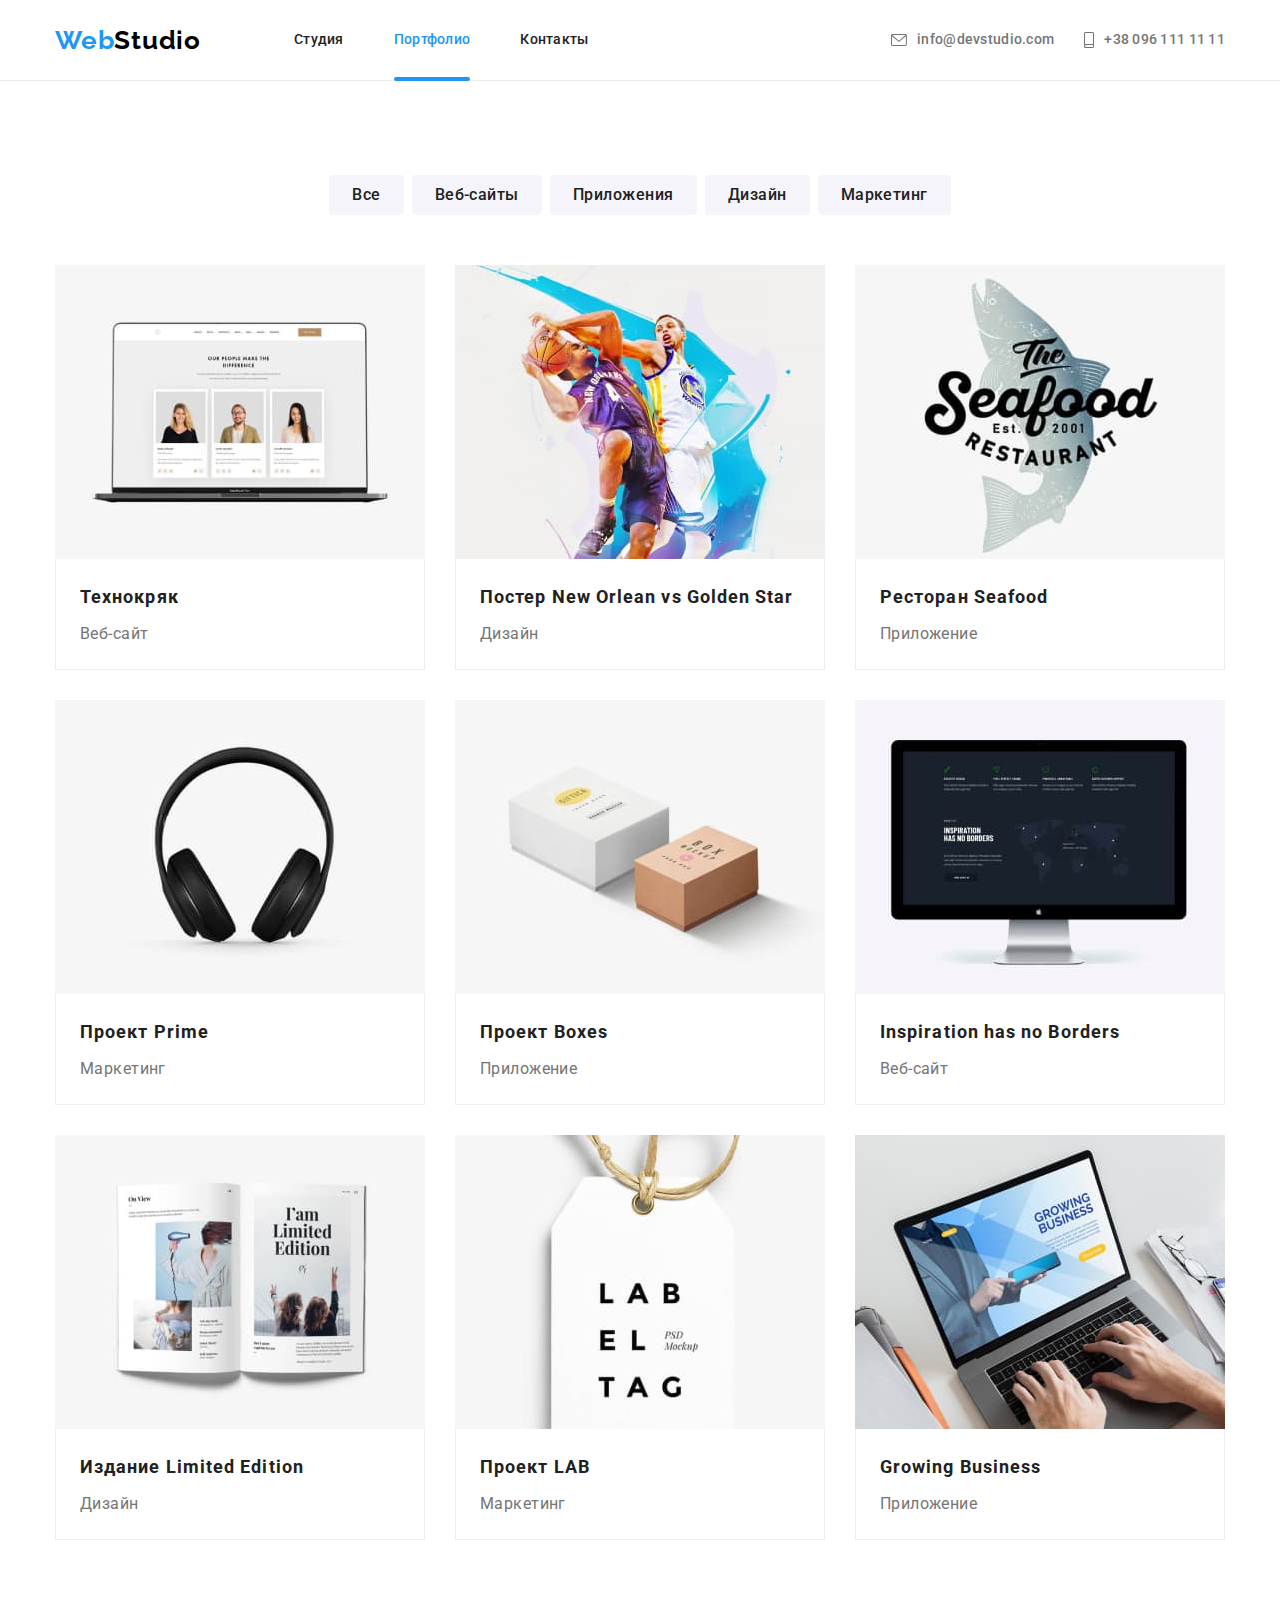
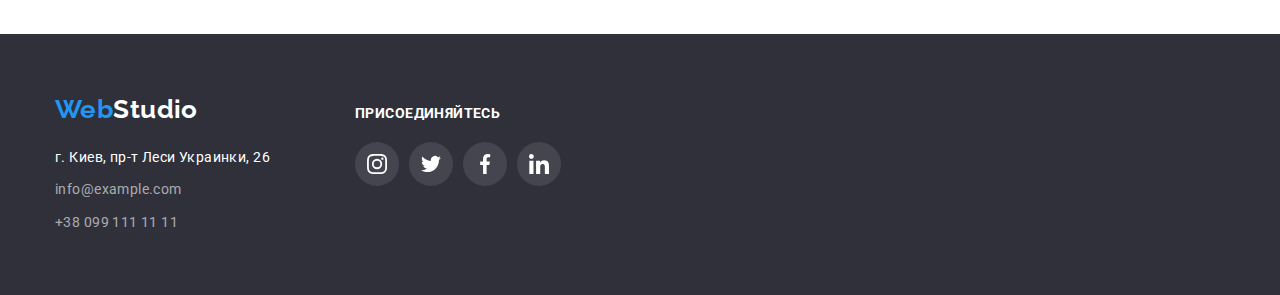
==== portfolio.html @ 5b1ec26f "Склонировал ДЗ5" ====
<!DOCTYPE html>
<html lang="en">
  <head>
    <meta charset="UTF-8" />
    <meta name="viewport" content="width=device-width, initial-scale=1.0" />
    <title>Портфолио</title>
    <link
      href="https://fonts.googleapis.com/css2?family=Raleway:wght@700&family=Roboto:wght@400;500;700;900&display=swap"
      rel="stylesheet"
    />
    <link
      rel="stylesheet"
      href="https://cdnjs.cloudflare.com/ajax/libs/modern-normalize/0.7.0/modern-normalize.min.css"
    />
    <link rel="stylesheet" href="./css/styles.css" />
  </head>
  <body>
    <!--Хэдер-->
    <header class="header portfolio-header">
      <div class="container header-flex">
        <nav class="header-flex">
          <a class="link header-logo" href="./index.html">
            <span class="current">Web</span>Studio
          </a>
          <ul class="list nav-main">
            <li class="item">
              <a class="link" href="./index.html">Студия</a>
            </li>
            <li class="item">
              <a class="link current" href="./portfolio.html">Портфолио</a>
            </li>
            <li class="item"><a class="link" href="#">Контакты</a></li>
          </ul>
        </nav>
        <ul class="list header-contacts">
          <li class="item">
            <a class="link icon-mail" href="mailto:info@devstudio.com">
              <svg class="icon" width="16" height="12">
                <use href="./images/svg/sprite.svg#icon-envelope"></use>
              </svg>
              info@devstudio.com</a
            >
          </li>
          <li class="item">
            <a class="link icon-tel" href="tel:+380961111111">
              <svg class="icon" width="10" height="16">
                <use href="./images/svg/sprite.svg#icon-smartphone"></use>
              </svg>
              +38 096 111 11 11</a
            >
          </li>
        </ul>
      </div>
    </header>
    <main>
      <h1 class="visually-hidden">Портфолио</h1>
      <section class="section">
        <div class="container">
          <!-- Список кнопок -->
          <ul class="list portfolio-nav">
            <li class="item">
              <button type="button" class="button secondary">Все</button>
            </li>
            <li class="item">
              <button type="button" class="button secondary">Веб-сайты</button>
            </li>
            <li class="item">
              <button type="button" class="button secondary">Приложения</button>
            </li>
            <li class="item">
              <button type="button" class="button secondary">Дизайн</button>
            </li>
            <li class="item">
              <button type="button" class="button secondary">Маркетинг</button>
            </li>
          </ul>
          <!-- Основной список работ в портфолио -->
          <ul class="list portfolio-list">
            <li class="item">
              <a class="link" href="#">
                <div class="thumb">
                  <img
                    src="./images/portfolio/technocrack.jpg"
                    alt="Веб-сайт Технокряк"
                    width="370"
                  />
                  <div class="portfolio-overlay">
                    <p class="overlay-text">
                      Технокряк это современная площадка распространения
                      коронавируса. Компании используют эту платформу для
                      цифрового шпионажа и атак на защищённые сервера
                      конкурентов.
                    </p>
                  </div>
                </div>
                <div class="card-content">
                  <h2 class="title">Технокряк</h2>
                  <p class="text">Веб-сайт</p>
                </div>
              </a>
            </li>
            <li class="item">
              <a class="link" href="#">
                <div class="thumb">
                  <img
                    src="./images/portfolio/neworlean.jpg"
                    alt="Дизайн постера New Orlean vs Golden Star"
                    width="370"
                  />
                  <div class="portfolio-overlay">
                    <p class="overlay-text">
                      Технокряк это современная площадка распространения
                      коронавируса. Компании используют эту платформу для
                      цифрового шпионажа и атак на защищённые сервера
                      конкурентов.
                    </p>
                  </div>
                </div>
                <div class="card-content">
                  <h2 class="title">Постер New Orlean vs Golden Star</h2>
                  <p class="text">Дизайн</p>
                </div>
              </a>
            </li>
            <li class="item">
              <a class="link" href="#">
                <div class="thumb">
                  <img
                    src="./images/portfolio/seafood.jpg"
                    alt="Приложение ресторана Seafood"
                    width="370"
                  />
                  <div class="portfolio-overlay">
                    <p class="overlay-text">
                      Технокряк это современная площадка распространения
                      коронавируса. Компании используют эту платформу для
                      цифрового шпионажа и атак на защищённые сервера
                      конкурентов.
                    </p>
                  </div>
                </div>
                <div class="card-content">
                  <h2 class="title">Ресторан Seafood</h2>
                  <p class="text">Приложение</p>
                </div>
              </a>
            </li>
            <li class="item">
              <a class="link" href="#">
                <div class="thumb">
                  <img
                    src="./images/portfolio/prime.jpg"
                    alt="Проект Prime"
                    width="370"
                  />
                  <div class="portfolio-overlay">
                    <p class="overlay-text">
                      Технокряк это современная площадка распространения
                      коронавируса. Компании используют эту платформу для
                      цифрового шпионажа и атак на защищённые сервера
                      конкурентов.
                    </p>
                  </div>
                </div>
                <div class="card-content">
                  <h2 class="title">Проект Prime</h2>
                  <p class="text">Маркетинг</p>
                </div>
              </a>
            </li>
            <li class="item">
              <a class="link" href="#">
                <div class="thumb">
                  <img
                    src="./images/portfolio/boxes.jpg"
                    alt="Приложение Boxes"
                    width="370"
                  />
                  <div class="portfolio-overlay">
                    <p class="overlay-text">
                      Технокряк это современная площадка распространения
                      коронавируса. Компании используют эту платформу для
                      цифрового шпионажа и атак на защищённые сервера
                      конкурентов.
                    </p>
                  </div>
                </div>
                <div class="card-content">
                  <h2 class="title">Проект Boxes</h2>
                  <p class="text">Приложение</p>
                </div>
              </a>
            </li>
            <li class="item">
              <a class="link" href="#">
                <div class="thumb">
                  <img
                    src="./images/portfolio/inspiration.jpg"
                    alt="Веб-сайт Inspiration has no Borders"
                    width="370"
                  />
                  <div class="portfolio-overlay">
                    <p class="overlay-text">
                      Технокряк это современная площадка распространения
                      коронавируса. Компании используют эту платформу для
                      цифрового шпионажа и атак на защищённые сервера
                      конкурентов.
                    </p>
                  </div>
                </div>
                <div class="card-content">
                  <h2 lang="en" class="title">Inspiration has no Borders</h2>
                  <p class="text">Веб-сайт</p>
                </div>
              </a>
            </li>
            <li class="item">
              <a class="link" href="#">
                <div class="thumb">
                  <img
                    src="./images/portfolio/limedition.jpg"
                    alt="Дизайн издания Limited Edition"
                    width="370"
                  />
                  <div class="portfolio-overlay">
                    <p class="overlay-text">
                      Технокряк это современная площадка распространения
                      коронавируса. Компании используют эту платформу для
                      цифрового шпионажа и атак на защищённые сервера
                      конкурентов.
                    </p>
                  </div>
                </div>
                <div class="card-content">
                  <h2 class="title">Издание Limited Edition</h2>
                  <p class="text">Дизайн</p>
                </div>
              </a>
            </li>
            <li class="item">
              <a class="link" href="#">
                <div class="thumb">
                  <img
                    src="./images/portfolio/lab.jpg"
                    alt="Проект LAB"
                    width="370"
                  />
                  <div class="portfolio-overlay">
                    <p class="overlay-text">
                      Технокряк это современная площадка распространения
                      коронавируса. Компании используют эту платформу для
                      цифрового шпионажа и атак на защищённые сервера
                      конкурентов.
                    </p>
                  </div>
                </div>
                <div class="card-content">
                  <h2 class="title">Проект LAB</h2>
                  <p class="text">Маркетинг</p>
                </div>
              </a>
            </li>
            <li class="item">
              <a class="link" href="#">
                <div class="thumb">
                  <img
                    src="./images/portfolio/growingbusiness.jpg"
                    alt="Приложение Growing Business"
                    width="370"
                  />
                  <div class="portfolio-overlay">
                    <p class="overlay-text">
                      Технокряк это современная площадка распространения
                      коронавируса. Компании используют эту платформу для
                      цифрового шпионажа и атак на защищённые сервера
                      конкурентов.
                    </p>
                  </div>
                </div>
                <div class="card-content">
                  <h2 lang="en" class="title">Growing Business</h2>
                  <p class="text">Приложение</p>
                </div>
              </a>
            </li>
          </ul>
        </div>
      </section>
    </main>
    <!-- Футер -->
    <footer class="footer">
      <div class="container flex">
        <div class="footer-address">
          <a class="link footer-logo" href="./index.html">
            <span class="current">Web</span>Studio
          </a>
          <address class="footer-contacts">
            <p class="text">г. Киев, пр-т Леси Украинки, 26</p>
            <a class="link" href="mailto:info@example.com">
              info@example.com
            </a>
            <br />
            <a class="link" href="tel:+380991111111">+38 099 111 11 11</a>
          </address>
        </div>
        <div class="footer-networks">
          <strong class="text">присоединяйтесь</strong>
          <ul class="list flex network-list">
            <li class="item">
              <a href="#" class="link" aria-label="Instagram">
                <svg class="icon">
                  <use href="./images/svg/sprite.svg#icon-instagram"></use>
                </svg>
              </a>
            </li>
            <li class="item">
              <a href="#" class="link" aria-label="Twitter">
                <svg class="icon">
                  <use href="./images/svg/sprite.svg#icon-twitter"></use>
                </svg>
              </a>
            </li>
            <li class="item">
              <a href="#" class="link" aria-label="Facebook">
                <svg class="icon">
                  <use href="./images/svg/sprite.svg#icon-facebook"></use>
                </svg>
              </a>
            </li>
            <li class="item">
              <a href="#" class="link" aria-label="Linkedin">
                <svg class="icon">
                  <use href="./images/svg/sprite.svg#icon-linkedin"></use>
                </svg>
              </a>
            </li>
          </ul>
        </div>
      </div>
    </footer>
  </body>
</html>
---- css/styles.css ----
/* CSS-переменные */
:root {
  --main-text-color: #212121;
  --second-text-color: #757575;
  --accent-color: #2196f3;
  --main-bg-color: #ffffff;
  --secohd-bg-color: #f5f4fa;
  --third-bg-color: #2f303a;
  --icon-color: #afb1b8;
  --timing-function: cubic-bezier(0.4, 0, 0.2, 1);
}
/* Базовые настройки CSS */
body {
  background-color: var(--main-bg-color);
  color: var(--main-text-color);
  font-family: "Roboto", sans-serif;
  font-size: 14px;
  line-height: 1.71;
  letter-spacing: 0.03em;
}
/* базовые настройки картинок */
img,
svg {
  display: block;
  max-width: 100%;
  height: auto;
}
/* Уберу подчеркивание у всех ссылок */
.link {
  text-decoration: none;
}
/* Убрал флажки и отступы у элементов списков */
.list {
  padding: 0;
  margin: 0;
  list-style: none;
}
/* cпрячем скрытые заголовки */
.visually-hidden {
  position: absolute;
  width: 1px;
  height: 1px;
  margin: -1px;
  border: 0;
  padding: 0;
  clip: rect(0 0 0 0);
  overflow: hidden;
}

/* страница Студия */
/* задам общие настройки шрифта хэдера */
.header {
  font-weight: 500;
  line-height: 1.14;
  letter-spacing: 0.02em;
  border-bottom: 1px solid #ececec;
}
/* Геометрия контейнера */
.container {
  width: 1200px;
  margin: 0px auto;
  padding: 0px 15px;
}
/* флексбокс хэдера */
.header-flex,
.nav-main {
  display: flex;
  align-items: center;
}
/* логотип хэдера */
.header-logo {
  margin-right: 93px;
  color: #000000;
  font-family: "Raleway", sans-serif;
  font-weight: 700;
  font-size: 26px;
  line-height: 1.19;
  letter-spacing: 0.03em;
}
/* отступ всем кроме последнего элепента хэдера */
.nav-main > .item:not(:last-child) {
  margin-right: 50px;
}
/* основная навигация хэдера */
.nav-main .link {
  position: relative;
  display: block;
  padding-top: 32px;
  padding-bottom: 32px;

  color: inherit;

  transition: color 250ms var(--timing-function);
}
.nav-main .current::after {
  position: absolute;
  bottom: -1px;
  left: 0;
  content: "";
  width: 100%;
  height: 4px;
  background-color: var(--accent-color);
  border-radius: 2px;
}

/* Цветовой акцент элементов */
.nav-main .link.current,
.header-logo .current,
.footer-logo .current,
.nav-main .link:hover,
.nav-main .link:focus,
.header-contacts .link:hover,
.header-contacts .link:focus,
.footer-contacts .link:hover,
.footer-contacts .link:focus {
  color: var(--accent-color);
}
/* контакты хэдера в строку */
.header-contacts {
  display: flex;
  margin-left: auto;
}
.header-contacts .item:not(:last-child) {
  margin-right: 30px;
}
/* контакты хэдера */
.header-contacts .link {
  display: flex;
  align-items: center;
  padding-top: 32px;
  padding-bottom: 32px;

  color: var(--second-text-color);

  transition: color 250ms var(--timing-function);
}
/* отступ иконок в хэдере */
.header-contacts .icon {
  margin-right: 10px;
  fill: currentColor;

  transition: fill 250ms var(--timing-function);
}
/* акцент иконок */
.header-contacts .link:hover > .icon,
.header-contacts .link:focus > .icon,
.clients-list .link:hover > .icon,
.clients-list .link:focus > .icon {
  fill: var(--accent-color);
}
/* герой */
.hero {
  display: flex;
  flex-direction: column;
  justify-content: center;
  align-items: center;
  max-width: 1600px;
  height: 600px;
  margin: 0 auto;

  background-color: #c4c4c4;
  background-image: linear-gradient(
      to right,
      rgba(47, 48, 58, 0.4),
      rgba(47, 48, 58, 0.4)
    ),
    url("../images/bg-hero.jpg");
  background-repeat: no-repeat;
  background-size: cover;
  background-position: center;
  text-align: center;
}
/* Заголовок героя */
.hero-title {
  margin-top: 0;
  margin-bottom: 30px;
  max-width: 696px;

  color: var(--main-bg-color);
  font-weight: 900;
  font-size: 44px;
  line-height: 1.36;
  letter-spacing: 0.06em;
  text-transform: uppercase;
}
/* кнопка героя */
.button.primary {
  display: block;
  min-width: 200px;
  padding: 10px 32px;
  border-color: transparent;
  border-radius: 4px;
  box-shadow: 0px 4px 4px rgba(0, 0, 0, 0.15);
  cursor: pointer;

  color: var(--main-bg-color);
  background-color: var(--accent-color);
  font-weight: 700;
  font-size: 16px;
  line-height: 1.87;
  text-align: center;
  letter-spacing: 0.06em;

  transition: background-color 250ms var(--timing-function);
}

.button.primary:hover,
.button.primary:focus {
  background-color: #188ce8;
}
/* отступы секции преимуществ */
.section.feature {
  padding-top: 94px;
  padding-bottom: 0;
}
/* флексбокс */
.flex {
  display: flex;
}

/* ширина элементов секции Преимущества */
.feature-list .item {
  flex-basis: calc((100% - 3 * 30px) / 4);
}
/* фон иконки преимуществ */
.feature-list .thumb {
  display: flex;
  justify-content: center;
  align-items: center;
  margin-bottom: 30px;
  height: 120px;
  background-color: var(--secohd-bg-color);
  border-radius: 4px;
}
/* иконка преимуществ */
.feature-list .icon {
  width: 70px;
  height: 70px;
}
/* отступы всем кроме последнего элемента списков */
.feature-list .item:not(:last-child),
.examples-list .item:not(:last-child),
.team-list .item:not(:last-child),
.clients-list .item:not(:last-child) {
  margin-right: 30px;
}
/* Заголовки h3 секции преимущества */
.feature-list .title {
  margin-top: 0;
  margin-bottom: 10px;

  font-size: 14px;
  line-height: 1.14;
  text-transform: uppercase;
}
/* Текст секции преимущества */
.feature-list .text {
  margin-top: 0;
  margin-bottom: 0;

  color: var(--second-text-color);
}
/* паддинг всем секциям */
.section {
  padding-top: 94px;
  padding-bottom: 94px;
}
/* Заголовки секций */
.section-title {
  margin-top: 0;
  margin-bottom: 50px;

  font-size: 36px;
  line-height: 1.17;
  text-align: center;
}
/* ширина контента секкции */
.examples-list .item {
  position: relative;
  flex-basis: calc((100% - 2 * 30px) / 3);
}
.examples-list .text {
  position: absolute;
  left: 0;
  bottom: 0;
  display: flex;
  justify-content: center;
  align-items: center;

  width: 100%;
  height: 70px;
  margin: 0;
  background-color: rgba(47, 48, 58, 0.8);
  font-size: 14px;
  line-height: 1.14;
  text-transform: uppercase;

  color: var(--main-bg-color);
}

/* оформление секции команда  */
.section.team {
  background-color: var(--secohd-bg-color);
  text-align: center;
}
/* элементы списка наша команда */
.team-list > .item {
  flex-basis: calc((100% - 3 * 30px) / 4);
  border-radius: 0px 0px 4px 4px;
  box-shadow: 0px 1px 3px rgba(0, 0, 0, 0.12), 0px 1px 1px rgba(0, 0, 0, 0.14),
    0px 2px 1px rgba(0, 0, 0, 0.2);

  background-color: var(--main-bg-color);
}
/* Заголовки h3 Наша команда */
.team-list .title {
  margin-top: 30px;
  margin-bottom: 10px;

  font-weight: 500;
  font-size: 16px;
  line-height: 1.19;
}
/* Текст секции Наша команда */
.team-list .text {
  margin-top: 0;
  margin-bottom: 16px;

  color: var(--second-text-color);
  font-size: 16px;
  line-height: 1.19;
}
/* Список соцсетей */
.team .network-list {
  margin-bottom: 30px;
  justify-content: center;
}

.network-list .item:not(:last-child) {
  margin-right: 10px;
}
/* ссылка на соцсеть */
.network-list .link {
  display: flex;
  justify-content: center;
  align-items: center;
  width: 44px;
  height: 44px;
  border-radius: 50%;

  transition: background-color 250ms var(--timing-function);
}
/* меняем фон ссылки при ховере */
.network-list .link:hover,
.network-list .link:focus {
  background-color: var(--accent-color);
}

/* иконка */
.network-list .icon {
  width: 20px;
  height: 20px;
  fill: var(--icon-color);

  transition: fill 250ms var(--timing-function);
}
/* меняем цвет самой иконки при ховере */
.network-list .link:hover > .icon,
.network-list .link:focus > .icon {
  fill: var(--main-bg-color);
}
/* ширина элеентов секции клиенты */
.clients-list .item {
  flex-basis: calc((100% - 5 * 30px) / 6);
}
/* ссылка клиентов */
.clients-list .link {
  display: flex;
  justify-content: center;
  align-items: center;
  height: 90px;
  border: 1px solid var(--icon-color);
  border-radius: 4px;

  transition: border-color 250ms var(--timing-function);
}

/* цвет рамки при ховере */
.clients-list .link:hover,
.clients-list .link:focus {
  border-color: var(--accent-color);
}
.clients-list .icon {
  fill: var(--icon-color);
  transition: fill 250ms var(--timing-function);
}

/* футер */
.footer {
  padding-top: 60px;
  padding-bottom: 60px;

  background-color: var(--third-bg-color);
}
.footer .flex {
  align-items: baseline;
}

.footer-address,
.footer-networks {
  width: 270px;
}
.footer-address {
  margin-right: 30px;
}
/* лого футера */
.footer-logo {
  color: var(--main-bg-color);
  font-family: "Raleway", sans-serif;
  font-weight: 700;
  font-size: 26px;
  line-height: 1.19;
}
/* адрес футера */
.footer-contacts {
  margin-top: 20px;

  font-style: normal;
}
/* Физический адрес в футере */
.footer-contacts .text {
  margin: 0;

  color: var(--main-bg-color);
}
/* почта и телефон футера */
.footer-contacts .link {
  display: inline-block;
  margin-top: 9px;

  color: rgba(255, 255, 255, 0.6);

  transition: color 250ms var(--timing-function);
}
/* текст блока соцсетей футера */
.footer-networks .text {
  display: block;
  margin-bottom: 20px;
  line-height: 1.14;
  text-transform: uppercase;

  color: var(--main-bg-color);
}
/* фон ссылкт на соцсеть в футере */
.footer-networks .link {
  background-color: rgba(255, 255, 255, 0.1);
}
/* цвет иконки в футере */
.footer-networks .icon {
  fill: var(--main-bg-color);
}
/* бэкдроп */
.backdrop {
  position: fixed;
  top: 0;
  left: 0;

  width: 100%;
  height: 100%;
  background-color: rgba(0, 0, 0, 0.2);

  opacity: 1;
  transition: opacity 250ms var(--timing-function);
}

.backdrop.is-hidden {
  opacity: 0;
  pointer-events: none;
}

.backdrop.is-hidden .modal {
  transform: translate(-50%, -50%) scale(1.3);
}

/* модальное окно */
.modal {
  position: absolute;
  top: 50%;
  left: 50%;
  min-width: 528px;
  min-height: 581px;

  background-color: var(--main-bg-color);
  box-shadow: 0px 1px 3px rgba(0, 0, 0, 0.12), 0px 1px 1px rgba(0, 0, 0, 0.14),
    0px 2px 1px rgba(0, 0, 0, 0.2);
  border-radius: 4px;

  transform: translate(-50%, -50%) scale(1);
  transition: transform 250ms var(--timing-function);
}
/* кнопка закрытия модального окна */
.modal .button {
  position: absolute;
  top: 8px;
  right: 8px;
  padding: 0;
  width: 30px;
  height: 30px;
  border: 1px solid rgba(0, 0, 0, 0.1);
  border-radius: 50%;
  background-color: var(--main-bg-color);
}

/* Страница Портфолио */
/* список кнопок навигации портфолио */
.portfolio-nav {
  display: flex;
  justify-content: center;
  margin-bottom: 50px;
}
/* отступ у всех кнпопок кроме последней */
.portfolio-nav .item:not(:last-child) {
  margin-right: 8px;
}
/* Кнопки*/
.button.secondary {
  display: inline-block;
  min-width: 73px;
  padding: 6px 22px;
  border: 1px solid transparent;
  border-radius: 4px;
  cursor: pointer;

  color: var(--main-text-color);
  background-color: var(--secohd-bg-color);
  font-family: inherit;
  font-weight: 500;
  font-size: 16px;
  line-height: 1.62;
  letter-spacing: 0.03em;

  transition-property: color, background-color, box-shadow;
  transition-duration: 250ms;
  transition-timing-function: var(--timing-function);
}
/* Акцент кнопок */
.button.secondary:hover,
.button.secondary:focus {
  box-shadow: 0px 3px 1px rgba(0, 0, 0, 0.1), 0px 1px 2px rgba(0, 0, 0, 0.08),
    0px 2px 2px rgba(0, 0, 0, 0.12);
  color: var(--main-bg-color);
  background-color: var(--accent-color);
}
/* список основных элементов страницы */
.portfolio-list {
  display: flex;
  flex-wrap: wrap;
}
/* основные элементы страницы портфолио */
.portfolio-list .item {
  flex-basis: calc((100% - 2 * 30px) / 3);
  margin-right: 30px;
  margin-bottom: 30px;
}
/* каждому третьему убираем правый марджин */
.portfolio-list .item:nth-child(3n) {
  margin-right: 0;
}
/* последним трем убираем нижний марджин */
.portfolio-list .item:nth-last-child(-n + 3) {
  margin-bottom: 0;
}

.portfolio-list .link {
  display: block;

  transition: box-shadow 250ms var(--timing-function);
}

.portfolio-list .link:hover,
.portfolio-list .link:focus {
  box-shadow: 0px 1px 1px rgba(0, 0, 0, 0.12), 0px 4px 4px rgba(0, 0, 0, 0.06),
    1px 4px 6px rgba(0, 0, 0, 0.16);
}

.portfolio-list .thumb {
  position: relative;
  overflow: hidden;
}

.portfolio-overlay {
  position: absolute;
  top: 0;
  left: 0;
  display: flex;
  align-items: center;
  padding-left: 24px;
  padding-right: 24px;
  width: 100%;
  height: 100%;
  background-color: rgba(33, 150, 243, 0.9);

  transform: translateY(100%);
  transition: transform 250ms var(--timing-function);
}

.portfolio-overlay .overlay-text {
  margin: 0;
  font-size: 18px;
  line-height: 1.56;
  color: var(--main-bg-color);
}

.portfolio-list .link:hover .portfolio-overlay,
.portfolio-list .link:focus .portfolio-overlay {
  transform: translateY(0);
}

.card-content {
  padding: 20px 24px;
  border-right: 1px solid #eeeeee;
  border-bottom: 1px solid #eeeeee;
  border-left: 1px solid #eeeeee;
}
/* заголовки элементов портфолио */
.portfolio-list .title {
  margin-top: 0;
  margin-bottom: 4px;

  color: var(--main-text-color);
  font-size: 18px;
  line-height: 2;
  letter-spacing: 0.06em;
}
/* текст элементов портфолио */
.portfolio-list .text {
  margin: 0;

  color: var(--second-text-color);
  font-size: 16px;
  line-height: 1.87;
}
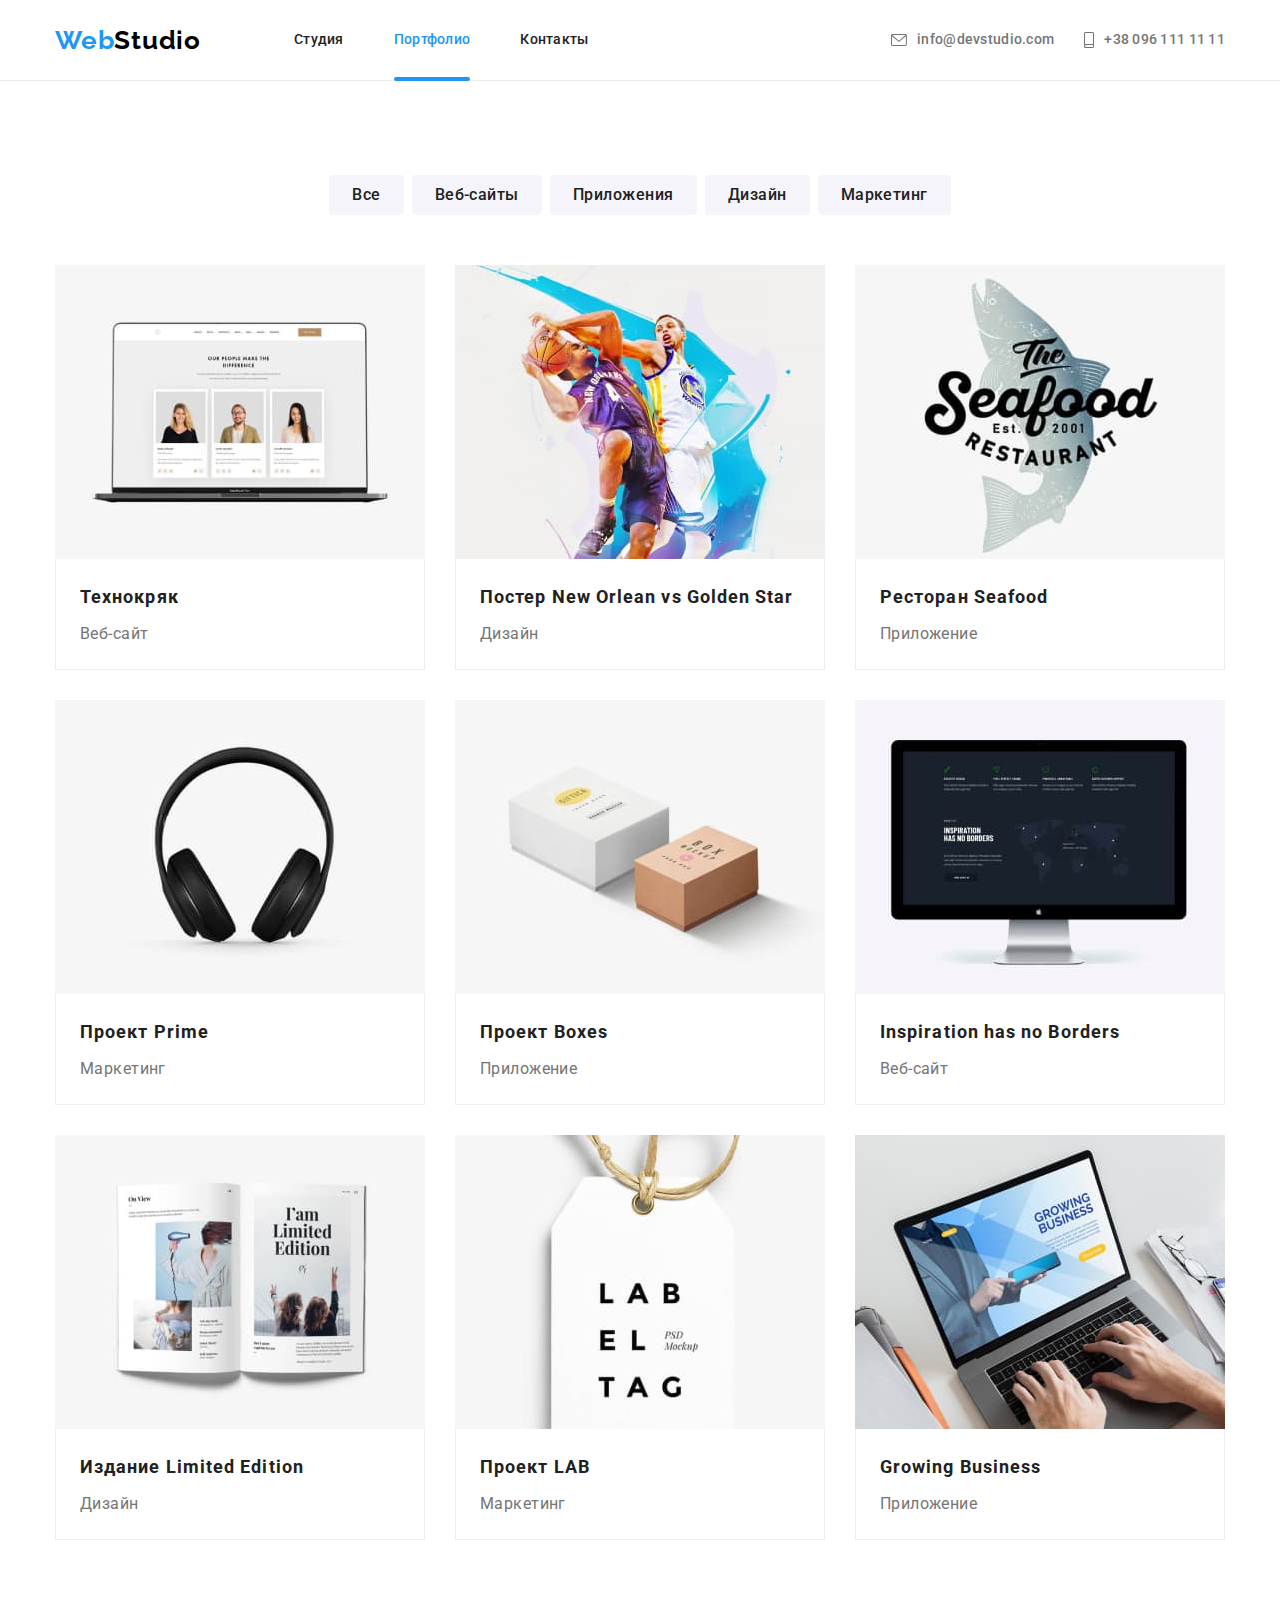
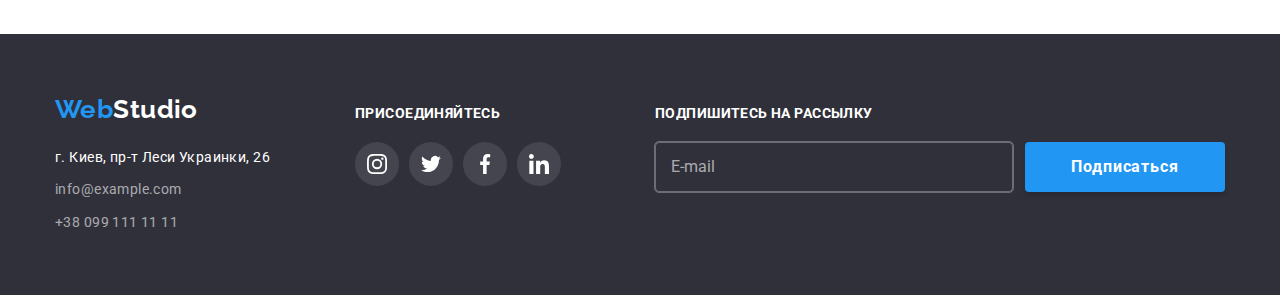
==== commit db6a0271: "Поставил иконки в формы" ====
--- a/portfolio.html
+++ b/portfolio.html
@@ -336,6 +336,21 @@
             </li>
           </ul>
         </div>
+        <form class="flex footer-subscribe" autocomplete="off">
+          <div class="form-field">
+            <label class="text" for="footer-email"
+              >Подпишитесь на рассылку</label
+            >
+            <input
+              type="email"
+              name="e-mail"
+              class="subcribe-input"
+              id="footer-email"
+              placeholder="E-mail"
+            />
+          </div>
+          <button type="submit" class="button primary">Подписаться</button>
+        </form>
       </div>
     </footer>
   </body>
--- a/css/styles.css
+++ b/css/styles.css
@@ -3,6 +3,7 @@
   --main-text-color: #212121;
   --second-text-color: #757575;
   --accent-color: #2196f3;
+  --button-accent-color: #188ce8;
   --main-bg-color: #ffffff;
   --secohd-bg-color: #f5f4fa;
   --third-bg-color: #2f303a;
@@ -105,8 +106,7 @@
 
 /* Цветовой акцент элементов */
 .nav-main .link.current,
-.header-logo .current,
-.footer-logo .current,
+.current,
 .nav-main .link:hover,
 .nav-main .link:focus,
 .header-contacts .link:hover,
@@ -145,7 +145,9 @@
 .header-contacts .link:hover > .icon,
 .header-contacts .link:focus > .icon,
 .clients-list .link:hover > .icon,
-.clients-list .link:focus > .icon {
+.clients-list .link:focus > .icon,
+.button-close:hover .icon,
+.button-close:focus .icon {
   fill: var(--accent-color);
 }
 /* герой */
@@ -187,9 +189,10 @@
 .button.primary {
   display: block;
   min-width: 200px;
-  padding: 10px 32px;
-  border-color: transparent;
+  padding: 10px 0;
+  border: none;
   border-radius: 4px;
+  outline: none;
   box-shadow: 0px 4px 4px rgba(0, 0, 0, 0.15);
   cursor: pointer;
 
@@ -206,7 +209,7 @@
 
 .button.primary:hover,
 .button.primary:focus {
-  background-color: #188ce8;
+  background-color: var(--button-accent-color);
 }
 /* отступы секции преимуществ */
 .section.feature {
@@ -409,8 +412,6 @@
 .footer-address,
 .footer-networks {
   width: 270px;
-}
-.footer-address {
   margin-right: 30px;
 }
 /* лого футера */
@@ -443,9 +444,12 @@
   transition: color 250ms var(--timing-function);
 }
 /* текст блока соцсетей футера */
-.footer-networks .text {
+
+.footer-networks .text,
+.footer-subscribe .text {
   display: block;
   margin-bottom: 20px;
+  font-weight: 700;
   line-height: 1.14;
   text-transform: uppercase;
 
@@ -458,6 +462,47 @@
 /* цвет иконки в футере */
 .footer-networks .icon {
   fill: var(--main-bg-color);
+}
+
+.footer-subscribe {
+  width: 570px;
+}
+
+.footer-subscribe .button {
+  display: flex;
+  justify-content: center;
+  align-items: center;
+  align-self: flex-end;
+}
+
+.footer-subscribe .icon {
+  margin-left: 10px;
+  fill: var(--main-bg-color);
+}
+
+.footer-subscribe .form-field {
+  display: flex;
+  flex-direction: column;
+  margin: 0;
+}
+
+.footer-subscribe .subcribe-input {
+  width: 358px;
+  height: 50px;
+  margin-right: 12px;
+  padding: 15px;
+  color: var(--main-bg-color);
+  background-color: inherit;
+
+  outline: 1px solid rgba(255, 255, 255, 0.3);
+  border: 1px solid rgba(255, 255, 255, 0.3);
+  border-radius: 4px;
+}
+
+.footer-subscribe .subcribe-input::placeholder {
+  font-size: 16px;
+  line-height: 1.25;
+  color: rgba(255, 255, 255, 0.6);
 }
 /* бэкдроп */
 .backdrop {
@@ -487,9 +532,10 @@
   position: absolute;
   top: 50%;
   left: 50%;
-  min-width: 528px;
-  min-height: 581px;
-
+  width: 528px;
+  height: 581px;
+
+  padding: 40px 0;
   background-color: var(--main-bg-color);
   box-shadow: 0px 1px 3px rgba(0, 0, 0, 0.12), 0px 1px 1px rgba(0, 0, 0, 0.14),
     0px 2px 1px rgba(0, 0, 0, 0.2);
@@ -499,18 +545,110 @@
   transition: transform 250ms var(--timing-function);
 }
 /* кнопка закрытия модального окна */
-.modal .button {
+.modal .button-close {
   position: absolute;
   top: 8px;
   right: 8px;
+  display: flex;
+  justify-content: center;
+  align-items: center;
   padding: 0;
   width: 30px;
   height: 30px;
   border: 1px solid rgba(0, 0, 0, 0.1);
   border-radius: 50%;
   background-color: var(--main-bg-color);
-}
-
+  cursor: pointer;
+}
+
+.modal .button-close .icon {
+  transition: fill 250ms var(--timing-function);
+}
+
+.modal .text {
+  display: block;
+  margin-bottom: 12px;
+
+  font-size: 20px;
+  line-height: 1.15;
+  text-align: center;
+
+  color: var(--main-text-color);
+}
+
+.modal-form {
+  width: 448px;
+  margin: 0 auto;
+}
+
+.form-field {
+  display: flex;
+  flex-direction: column;
+  margin-bottom: 10px;
+}
+
+.form-field .form-label {
+  margin-bottom: 4px;
+  font-size: 12px;
+  line-height: 1.17;
+  letter-spacing: 0.01em;
+
+  color: var(--second-text-color);
+}
+
+.form-field .input-block {
+  position: relative;
+}
+
+.form-field .input-block > .icon {
+  position: absolute;
+  top: 14px;
+  left: 15px;
+}
+
+.form-field .form-input {
+  width: 100%;
+  margin: 0;
+  padding: 11px;
+  padding-left: 42px;
+  outline: 1px solid rgba(33, 33, 33, 0.2);
+  border: 1px solid rgba(33, 33, 33, 0.2);
+  border-radius: 4px;
+}
+.form-field .form-comment {
+  padding: 12px 16px;
+  height: 120px;
+  resize: none;
+}
+.form-field .form-comment::placeholder {
+  font-size: 12px;
+  line-height: 1.17;
+  letter-spacing: 0.01em;
+
+  color: rgba(117, 117, 117, 0.5);
+}
+
+.modal-form input[type="checkbox"] {
+  width: 16px;
+  height: 15px;
+  margin-right: 8px;
+  border: 0.75px solid #000000;
+  box-shadow: 0px 4px 4px rgba(0, 0, 0, 0.25);
+  background-color: var(--main-text-color);
+}
+
+.modal-form .form-policy {
+  margin-top: 20px;
+  margin-bottom: 30px;
+}
+
+.modal-form .button {
+  margin: 0 auto;
+}
+
+.policy-label {
+  color: var(--second-text-color);
+}
 /* Страница Портфолио */
 /* список кнопок навигации портфолио */
 .portfolio-nav {
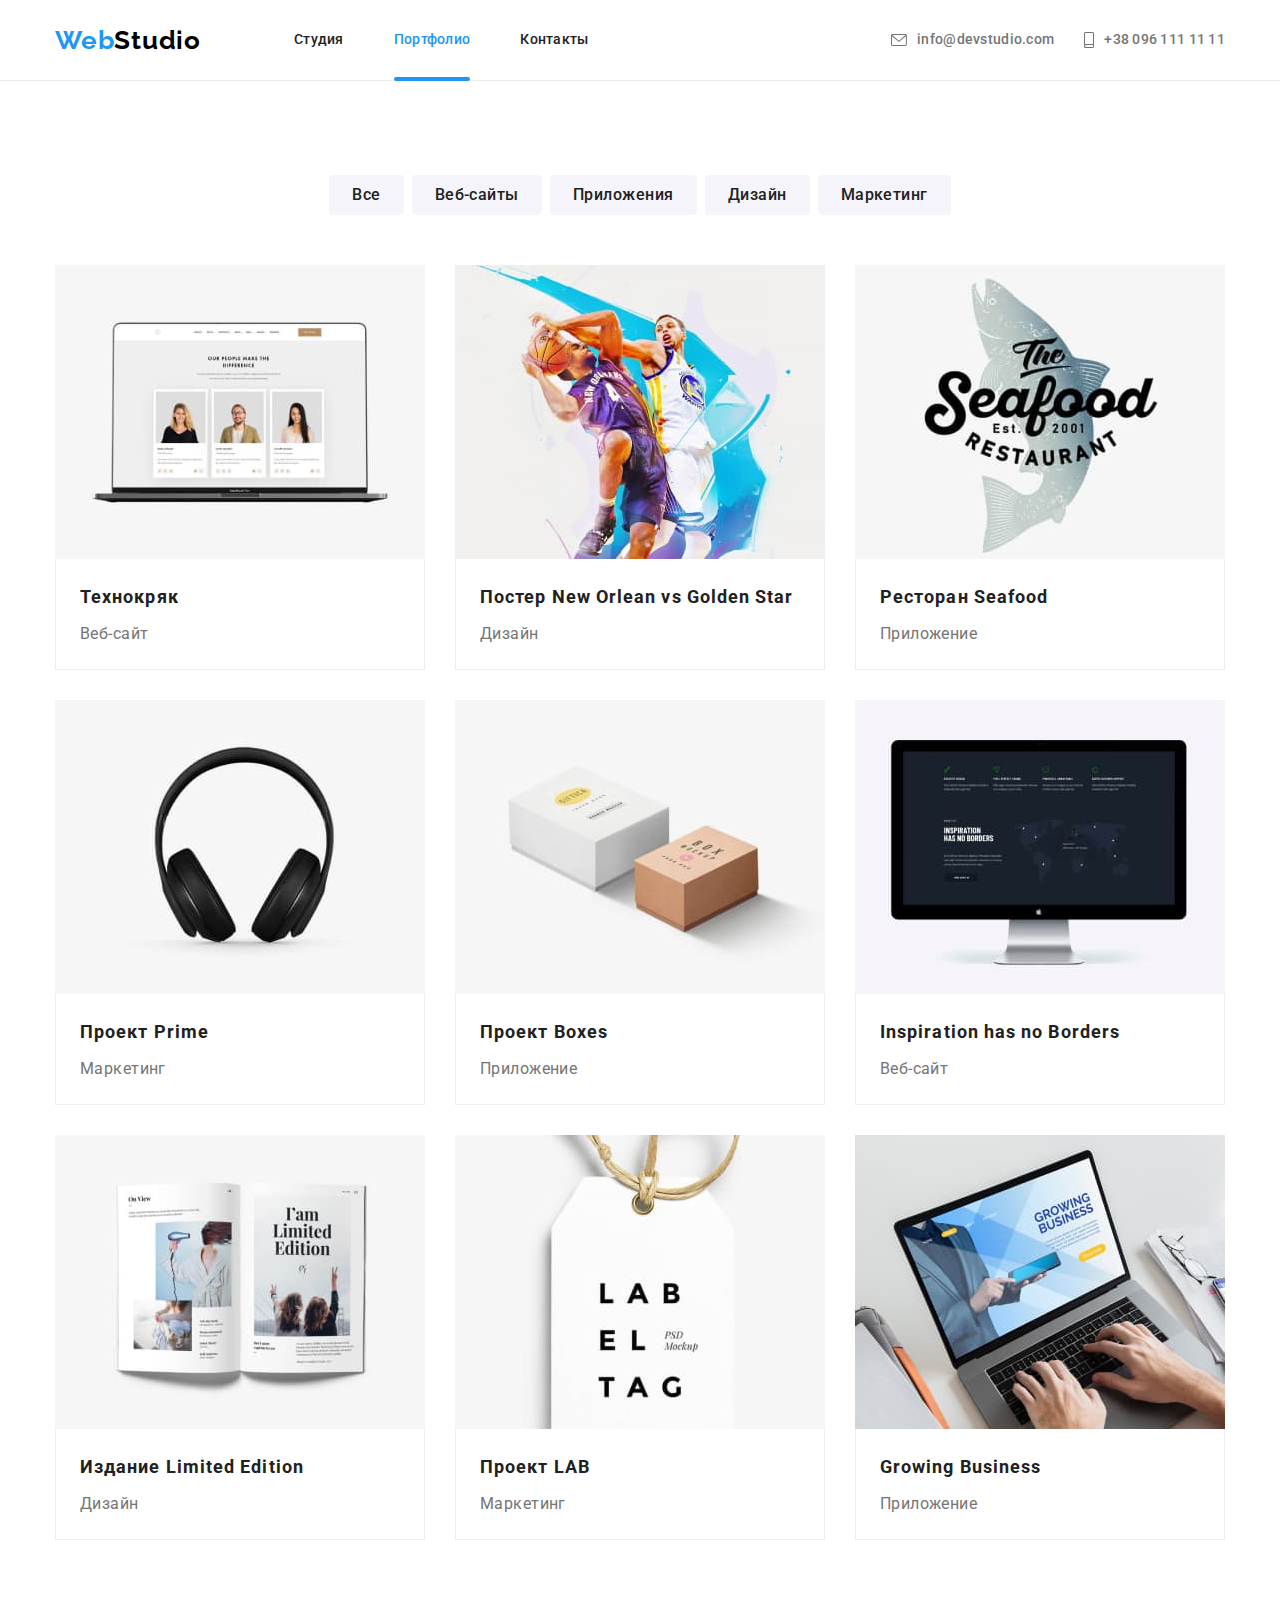
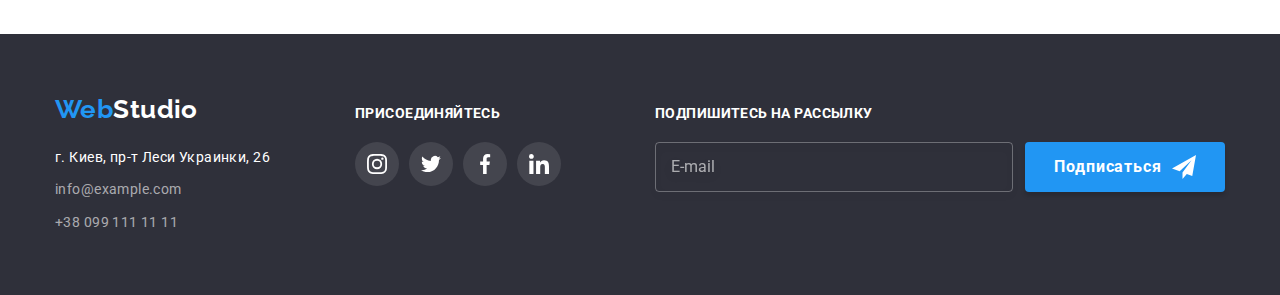
==== commit 9a89f121: "Оформил изменение цвета иконок в модалке" ====
--- a/portfolio.html
+++ b/portfolio.html
@@ -349,7 +349,12 @@
               placeholder="E-mail"
             />
           </div>
-          <button type="submit" class="button primary">Подписаться</button>
+          <button type="submit" class="button primary">
+            Подписаться
+            <svg class="icon" width="24" height="24">
+              <use href="./images/svg/sprite.svg#icon-subscribe"></use>
+            </svg>
+          </button>
         </form>
       </div>
     </footer>
--- a/css/styles.css
+++ b/css/styles.css
@@ -93,6 +93,7 @@
 
   transition: color 250ms var(--timing-function);
 }
+/* Псевдоэлемент подчеркивание в хэдере */
 .nav-main .current::after {
   position: absolute;
   bottom: -1px;
@@ -147,7 +148,8 @@
 .clients-list .link:hover > .icon,
 .clients-list .link:focus > .icon,
 .button-close:hover .icon,
-.button-close:focus .icon {
+.button-close:focus .icon,
+.input-block .form-input:focus + .input-icon {
   fill: var(--accent-color);
 }
 /* герой */
@@ -206,7 +208,7 @@
 
   transition: background-color 250ms var(--timing-function);
 }
-
+/* акцент кнопки */
 .button.primary:hover,
 .button.primary:focus {
   background-color: var(--button-accent-color);
@@ -277,11 +279,12 @@
   line-height: 1.17;
   text-align: center;
 }
-/* ширина контента секкции */
+/* ширина контента секции */
 .examples-list .item {
   position: relative;
   flex-basis: calc((100% - 2 * 30px) / 3);
 }
+/* текст секции примеры работ*/
 .examples-list .text {
   position: absolute;
   left: 0;
@@ -390,7 +393,8 @@
 
 /* цвет рамки при ховере */
 .clients-list .link:hover,
-.clients-list .link:focus {
+.clients-list .link:focus,
+.form-field .form-input:focus {
   border-color: var(--accent-color);
 }
 .clients-list .icon {
@@ -443,7 +447,7 @@
 
   transition: color 250ms var(--timing-function);
 }
-/* текст блока соцсетей футера */
+/* текст блока соцсетей и формы футера */
 
 .footer-networks .text,
 .footer-subscribe .text {
@@ -455,7 +459,7 @@
 
   color: var(--main-bg-color);
 }
-/* фон ссылкт на соцсеть в футере */
+/* фон ссылки на соцсеть в футере */
 .footer-networks .link {
   background-color: rgba(255, 255, 255, 0.1);
 }
@@ -463,18 +467,18 @@
 .footer-networks .icon {
   fill: var(--main-bg-color);
 }
-
+/* форма футера */
 .footer-subscribe {
   width: 570px;
 }
-
+/* кнопка формы футера */
 .footer-subscribe .button {
   display: flex;
   justify-content: center;
   align-items: center;
   align-self: flex-end;
 }
-
+/* иконка кнопки футера */
 .footer-subscribe .icon {
   margin-left: 10px;
   fill: var(--main-bg-color);
@@ -485,7 +489,7 @@
   flex-direction: column;
   margin: 0;
 }
-
+/* поле ввода формы футера */
 .footer-subscribe .subcribe-input {
   width: 358px;
   height: 50px;
@@ -494,11 +498,12 @@
   color: var(--main-bg-color);
   background-color: inherit;
 
-  outline: 1px solid rgba(255, 255, 255, 0.3);
+  outline: none;
   border: 1px solid rgba(255, 255, 255, 0.3);
+  filter: drop-shadow(0px 4px 4px rgba(0, 0, 0, 0.15));
   border-radius: 4px;
 }
-
+/* плейсхолдер */
 .footer-subscribe .subcribe-input::placeholder {
   font-size: 16px;
   line-height: 1.25;
@@ -557,14 +562,16 @@
   height: 30px;
   border: 1px solid rgba(0, 0, 0, 0.1);
   border-radius: 50%;
+  outline: none;
   background-color: var(--main-bg-color);
   cursor: pointer;
 }
-
-.modal .button-close .icon {
+/* иконка кнопки закрытия */
+.button-close .icon {
+  fill: #000000;
   transition: fill 250ms var(--timing-function);
 }
-
+/* заголовок модалки */
 .modal .text {
   display: block;
   margin-bottom: 12px;
@@ -572,21 +579,19 @@
   font-size: 20px;
   line-height: 1.15;
   text-align: center;
-
-  color: var(--main-text-color);
-}
-
+}
+/* форма подалки */
 .modal-form {
   width: 448px;
   margin: 0 auto;
 }
-
+/* метка+поле ввода модалки */
 .form-field {
   display: flex;
   flex-direction: column;
   margin-bottom: 10px;
 }
-
+/* метка */
 .form-field .form-label {
   margin-bottom: 4px;
   font-size: 12px;
@@ -599,27 +604,39 @@
 .form-field .input-block {
   position: relative;
 }
-
-.form-field .input-block > .icon {
+/* иконка модалки */
+.form-field .input-icon {
   position: absolute;
-  top: 14px;
-  left: 15px;
-}
-
+  top: 50%;
+  left: 14px;
+  fill: currentColor;
+  transform: translateY(-50%);
+
+  transition: fill 250ms var(--timing-function);
+}
+/* поле ввода модалки */
 .form-field .form-input {
   width: 100%;
   margin: 0;
   padding: 11px;
   padding-left: 42px;
-  outline: 1px solid rgba(33, 33, 33, 0.2);
+  outline: none;
   border: 1px solid rgba(33, 33, 33, 0.2);
   border-radius: 4px;
-}
+
+  transition: border-color 250ms var(--timing-function);
+}
+/* .input-block .form-input:focus + .input-icon {
+  fill: var(--accent-color);
+} */
+
+/* комментарий модалки */
 .form-field .form-comment {
   padding: 12px 16px;
   height: 120px;
   resize: none;
 }
+/* плейсхолдер комментария */
 .form-field .form-comment::placeholder {
   font-size: 12px;
   line-height: 1.17;
@@ -627,15 +644,15 @@
 
   color: rgba(117, 117, 117, 0.5);
 }
-
-.modal-form input[type="checkbox"] {
+/* чекбокс */
+/* .modal-form input[type="checkbox"] {
   width: 16px;
   height: 15px;
   margin-right: 8px;
   border: 0.75px solid #000000;
   box-shadow: 0px 4px 4px rgba(0, 0, 0, 0.25);
   background-color: var(--main-text-color);
-}
+} */
 
 .modal-form .form-policy {
   margin-top: 20px;
@@ -645,10 +662,30 @@
 .modal-form .button {
   margin: 0 auto;
 }
-
+/* метка чекбокса */
 .policy-label {
+  position: relative;
+  display: inline-block;
+  margin-left: 24px;
   color: var(--second-text-color);
 }
+
+.policy-label::before {
+  content: "";
+  position: absolute;
+  top: 5px;
+  left: -24px;
+  display: block;
+  width: 16px;
+  height: 15px;
+  background-color: var(--accent-color);
+  background-image: url(../images/svg/checkbox.svg);
+  background-size: 11px 8px;
+  background-position: 3px 4px;
+  background-repeat: no-repeat;
+  box-shadow: 0px 4px 4px rgba(0, 0, 0, 0.25);
+}
+
 /* Страница Портфолио */
 /* список кнопок навигации портфолио */
 .portfolio-nav {
